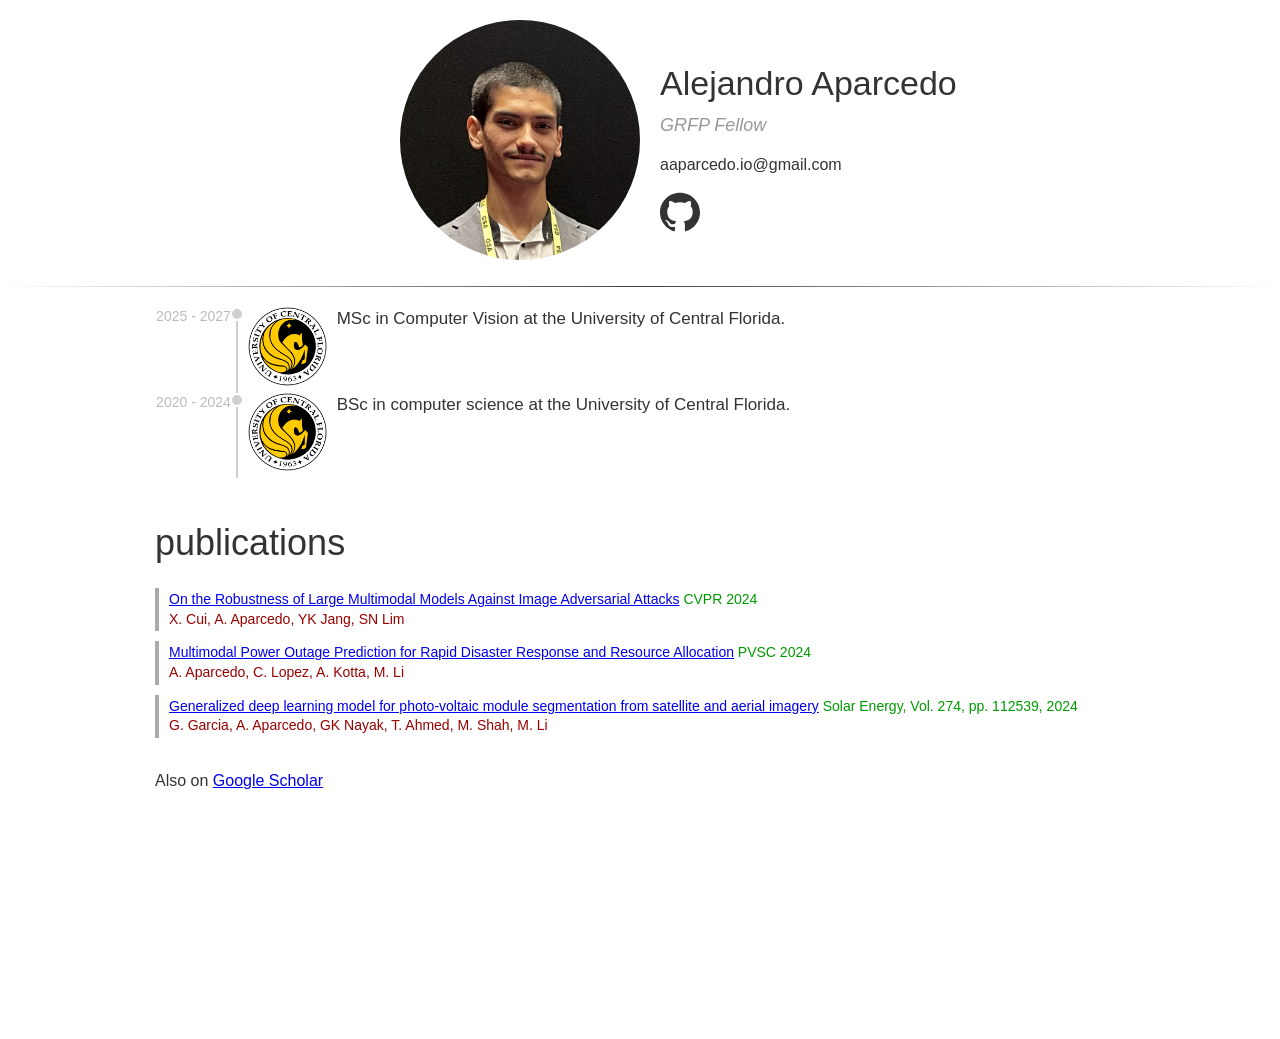
==== index.html @ 03b131a4 "update ms school" ====
<!doctype html>
<html lang="en">
  <head>
    <meta charset="utf-8">
    <meta name="viewport" content="width=device-width, initial-scale=1, shrink-to-fit=no">
    <title>Alejandro Aparcedo</title>
    <link rel="stylesheet" type="text/css" href="style.css">
  </head>
  <body>

    <div id="dhead" class="container">
      <div class="row">
        <div id="dpic">
          <img src="assets/hshot.png" class="ppic" />
        </div>
        <div id="ddesc">
          <h1>Alejandro Aparcedo</h1>
          <h2>GRFP Fellow</h2>
          <p>aaparcedo.io@gmail.com</p>
          <div id="dico">
            <a href="https://github.com/aaparcedo"><img src="assets/cgithub.svg" class="iico"/></a>
          </div>
        </div>
      </div>
    </div>

    <hr>

    <div id="history" class="container">

      <div class="entry row">
        <div class="timespan">
          2025 - 2027
        </div>
        <div class="ico">
          <div class="entry-dot"></div>
          <img src="assets/ucf_logo.png" style="max-width: 96px;"/>
        </div>
        <div class="desc">
          MSc in Computer Vision at the University of Central Florida.
        </div>
      </div>

      <div class="entry row">
        <div class="timespan">
          2020 - 2024
        </div>
        <div class="ico">
          <div class="entry-dot"></div>
          <img src="assets/ucf_logo.png" style="max-width: 96px;"/>
        </div>
        <div class="desc">
          BSc in computer science at the University of Central Florida.
        </div>
      </div>

    </div>

    <div class="container">
      <div class="ctitle">publications</div>

      <div class="pub">
        <div class="pub-title"><a href="https://openaccess.thecvf.com/content/CVPR2024/papers/Cui_On_the_Robustness_of_Large_Multimodal_Models_Against_Image_Adversarial_CVPR_2024_paper.pdf">On the Robustness of Large Multimodal Models Against Image Adversarial Attacks</a></div>
        <div class="pub-venue">CVPR 2024</div>
        <div class="pub-authors">X. Cui, A. Aparcedo, YK Jang, SN Lim</div>
      </div>

      <div class="pub">
        <div class="pub-title"><a href="https://arxiv.org/abs/2410.00017">Multimodal Power Outage Prediction for Rapid Disaster Response and Resource Allocation</a></div>
        <div class="pub-venue">PVSC 2024</div>
        <div class="pub-authors">A. Aparcedo, C. Lopez, A. Kotta, M. Li</div>
      </div>

      <div class="pub">
        <div class="pub-title"><a href="https://www.sciencedirect.com/science/article/abs/pii/S0038092X24002330">Generalized deep learning model for photo-voltaic module segmentation from satellite and aerial imagery</a></div>
        <div class="pub-venue">Solar Energy, Vol. 274, pp. 112539, 2024</div>
        <div class="pub-authors">G. Garcia, A. Aparcedo, GK Nayak, T. Ahmed, M. Shah, M. Li</div>
      </div>

      <div>
        <br>
        Also on <a href="https://scholar.google.com/citations?user=Vf-MwHEAAAAJ&hl=en">Google Scholar</a>
      </div>
    </div>

    <br><br><br><br><br><br><br><br><br><br><br>

  </body>
</html>
---- style.css ----
body {
    margin: 0;
    padding: 0;
    background-color: white;
    font-family: sans-serif;
    font-size: 16px;
    line-height: 1.4;
    color: #333;
}

/* Layout */
.container {
    margin-left: auto;
    margin-right: auto;
    padding-left: 15px;
    padding-right: 15px;
}
@media (min-width: 992px) {
    .container {
        width: 970px;
     }
}
.row {
    display: grid;
    grid-template-columns: repeat(12, 1fr);
}

/* Props */
#dhead {
    margin-top: 20px;
}
#dpic {
    grid-column: span 6;
    text-align: right;
}
#ddesc {
    padding-top: 40px;
    padding-left: 20px;
    grid-column: span 6;
}
@media (max-width: 991px) {
    #dpic {
      grid-column: span 12;
      text-align: center;
    }
    #ddesc {
      grid-column: span 12;
      padding-top: 20px;
      text-align: center;
    }
}
h1 {
    font-size: 34px;
    font-weight: normal;
    padding: 0;
    margin: 0;
}
h2 {
    font-weight: normal;
    font-style: italic;
    color: #999;
    font-size: 18px;
    padding: 0;
    margin: 5px 0 10px 0;
}
@media (min-width: 992px) {
    h2 {
        max-width: 300px;
    }
}
#dpic img {
    width: 240px;
    height: 240px;
    border-radius: 120px;
}
.iico {
    width: 40px;
    height: 40px;
}
#demail {
    margin-top: 10px;
    color: #555;
    opacity: 0;
    transition: opacity 0.7s;
}
hr {
    height: 1px;
    background-image: -webkit-linear-gradient(left, rgba(0,0,0,0), rgba(0,0,0,0.75), rgba(0,0,0,0));
    background-image:    -moz-linear-gradient(left, rgba(0,0,0,0), rgba(0,0,0,0.75), rgba(0,0,0,0));
    background-image:     -ms-linear-gradient(left, rgba(0,0,0,0), rgba(0,0,0,0.75), rgba(0,0,0,0));
    background-image:      -o-linear-gradient(left, rgba(0,0,0,0), rgba(0,0,0,0.75), rgba(0,0,0,0));
    padding: 0;
    margin: 20px 0px 20px 0px;
    border: 0;
}
.ico {
    grid-column: span 1;
    vertical-align: top;
    border-left: 2px solid #cfcfcf;
    position: relative;
}
.ico img {
    border-radius: 5px;
    width: 100%;
    max-width: 80px;
    margin-left: 10px;
}
.desc {
    grid-column: span 10;
    vertical-align: top;
    font-size: 17px;
    padding-left: 20px;
    padding-bottom: 20px;
}
.entry {
}
.entry-dot {
    position: absolute;
    top: 0px;
    left: -8px;
    width: 10px;
    height: 10px;
    border-radius: 7px;
    background-color: #cfcfcf;
    border: 2px solid white;
}
.timespan {
    grid-column: span 1;
    font-size: 14px;
    text-align: right;
    padding-right: 5px;
    color: #bbb;
}
.hassets {
    position: relative;
}
@media (max-width: 991px) {
    .hassets {
        display: none;
    }
}
.hasset {
    position: absolute;
    margin: 0;
    padding: 0;
}
.ctitle {
    font-size: 36px;
    margin-bottom: 20px;
    margin-top: 40px;
}
#featured-talks .row {
    grid-column-gap: 10px;
    grid-row-gap: 10px;
    padding-bottom: 30px;
}
.card {
    grid-column: span 3;
    vertical-align: top;
    background-color: #eee;
    border: 1px solid #ddd;
    border-radius: 3px;
    padding: 5px;
    background-color: white;
    padding-bottom: 10px;
}
@media (max-width: 991px) {
    .card {
        grid-column: span 6;
    }
    #featured-talks .row {
        grid-column-gap: 5px;
        grid-row-gap: 5px;
    }
}
.card img {
    border-radius: 5px;
    width: 100%;
}
.cdesc {
    height: 30px;
    vertical-align: top;
    margin-bottom: 10px;
    font-size: 15px;
}
@media (max-width: 768px) {
    .cdesc {
        font-size: 14px;
        padding-bottom: 10px;
    }
}
#pet-projects .row {
    grid-column-gap: 10px;
    grid-row-gap: 10px;
}
.project {
    margin-bottom: 10px;
    padding-bottom: 10px;
    border-bottom: 1px solid #eee;
}
.pico {
    float: left;
    margin-right: 10px;
}
.pdesc {
}
.pend {
    clear: both;
}
.pico img {
    height: 80px;
    border-radius: 5px;
    border: 1px solid #999;
}
.pub {
    font-size: 14px;
    border-left: 4px solid #aaa;
    padding: 2px 0px 2px 10px;
    margin-bottom: 10px;
}
.pub-title {
    display: inline;
    color: #333;
}
.pub-venue {
    display: inline;
    color: #090;
}
.pub-authors {
    display: block;
    color: #900;
}
.tul {
    text-align: center;
    padding: 0;
}
.til {
    display: inline-block;
    padding: 3px 15px 3px 15px;
    margin-bottom: 5px;
}
.tilb {
    border-right: 1px solid #ccc;
}
.nodot {
    list-style-type: none;
    padding-left: 0;
}
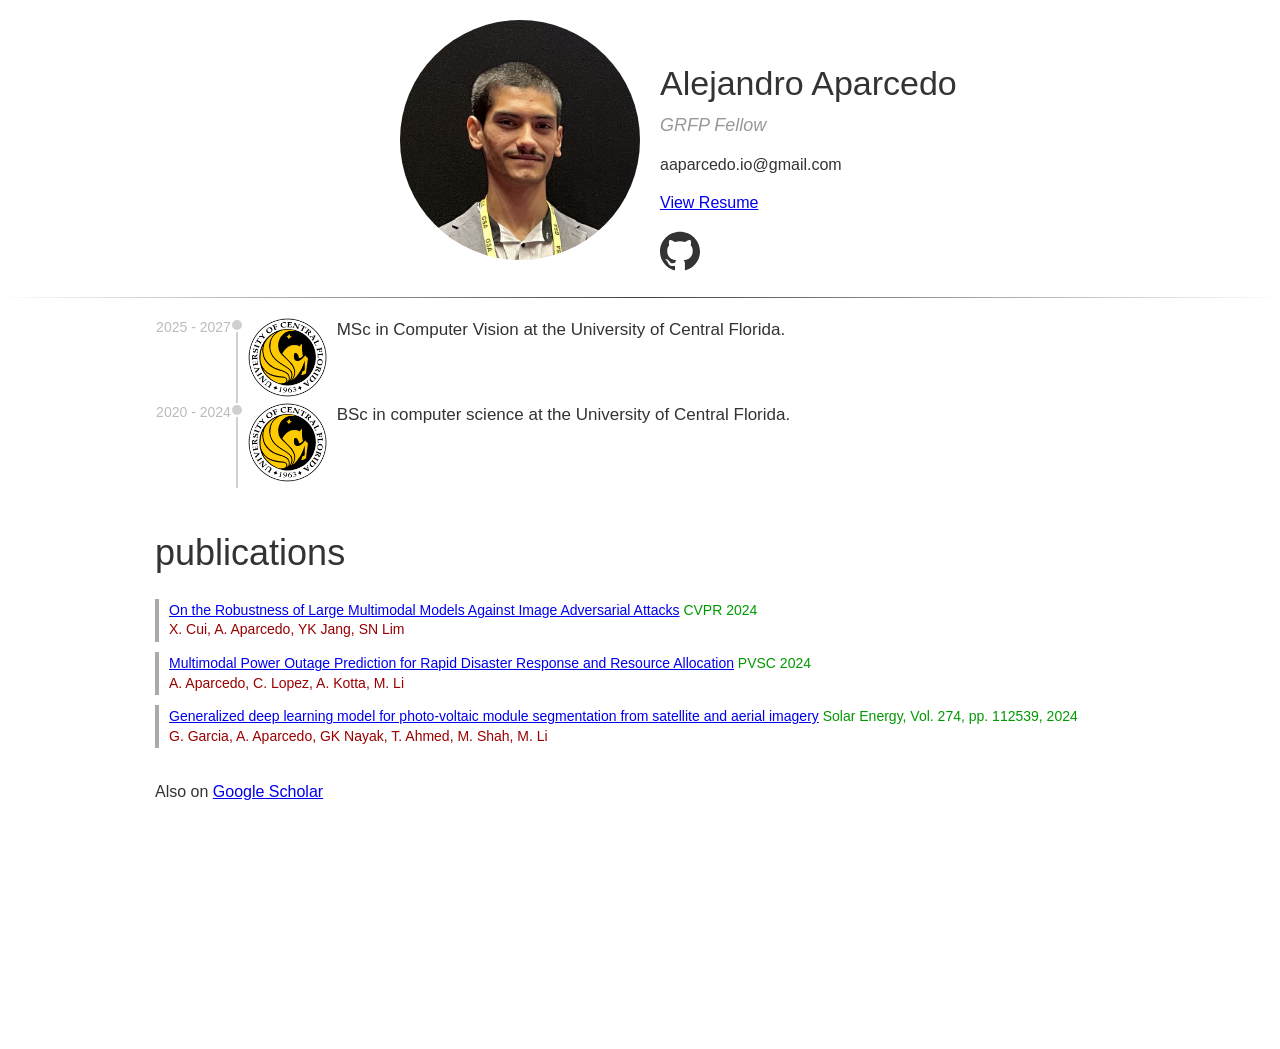
==== commit 742e7e46: "add resume link" ====
--- a/index.html
+++ b/index.html
@@ -17,6 +17,8 @@
           <h1>Alejandro Aparcedo</h1>
           <h2>GRFP Fellow</h2>
           <p>aaparcedo.io@gmail.com</p>
+
+          <p><a href="/resume">View Resume</a></p>
           <div id="dico">
             <a href="https://github.com/aaparcedo"><img src="assets/cgithub.svg" class="iico"/></a>
           </div>
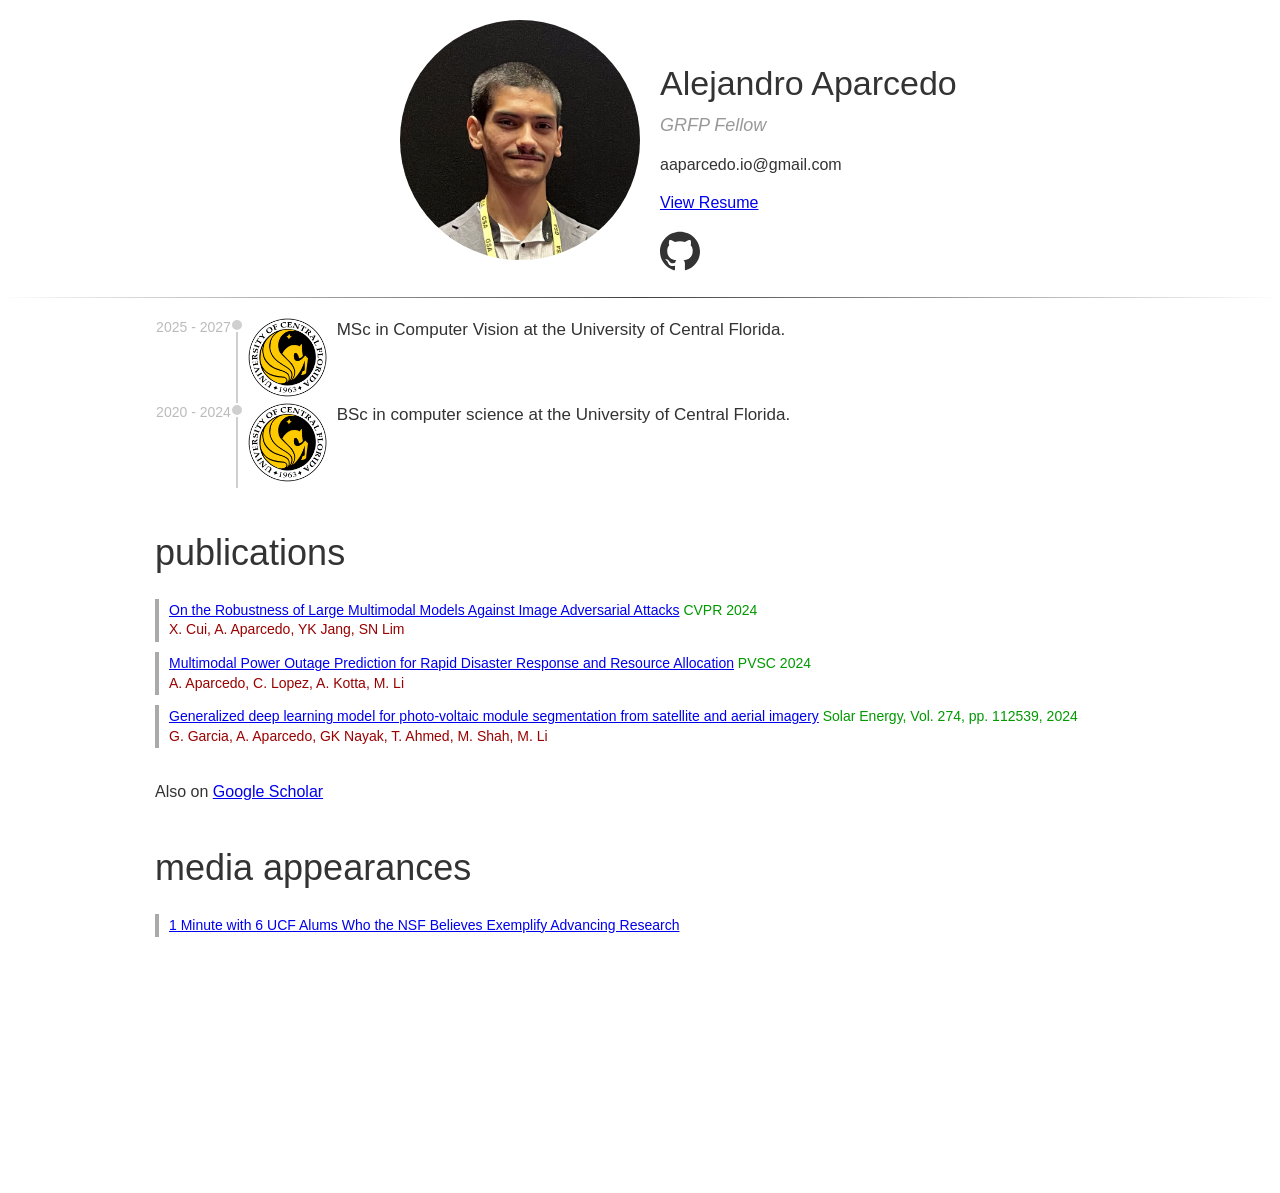
==== commit a3f855f8: "add ucftoday appearance" ====
--- a/index.html
+++ b/index.html
@@ -18,7 +18,7 @@
           <h2>GRFP Fellow</h2>
           <p>aaparcedo.io@gmail.com</p>
 
-          <p><a href="/resume">View Resume</a></p>
+          <p><a href="/resume.pdf">View Resume</a></p>
           <div id="dico">
             <a href="https://github.com/aaparcedo"><img src="assets/cgithub.svg" class="iico"/></a>
           </div>
@@ -85,6 +85,14 @@
       </div>
     </div>
 
+    <div class="container">
+      <div class="ctitle">media appearances</div>
+
+      <div class="pub">
+        <div class="pub-title"><a href="https://www.ucf.edu/news/1-minute-with-6-ucf-alums-who-the-nsf-believes-exemplify-advancing-research/?utm_source=gmucf&utm_medium=email&utm_campaign=news_announcement_email&utm_content=2025-11-10">1 Minute with 6 UCF Alums Who the NSF Believes Exemplify Advancing Research</a></div>
+      </div>
+    </div>
+
     <br><br><br><br><br><br><br><br><br><br><br>
 
   </body>
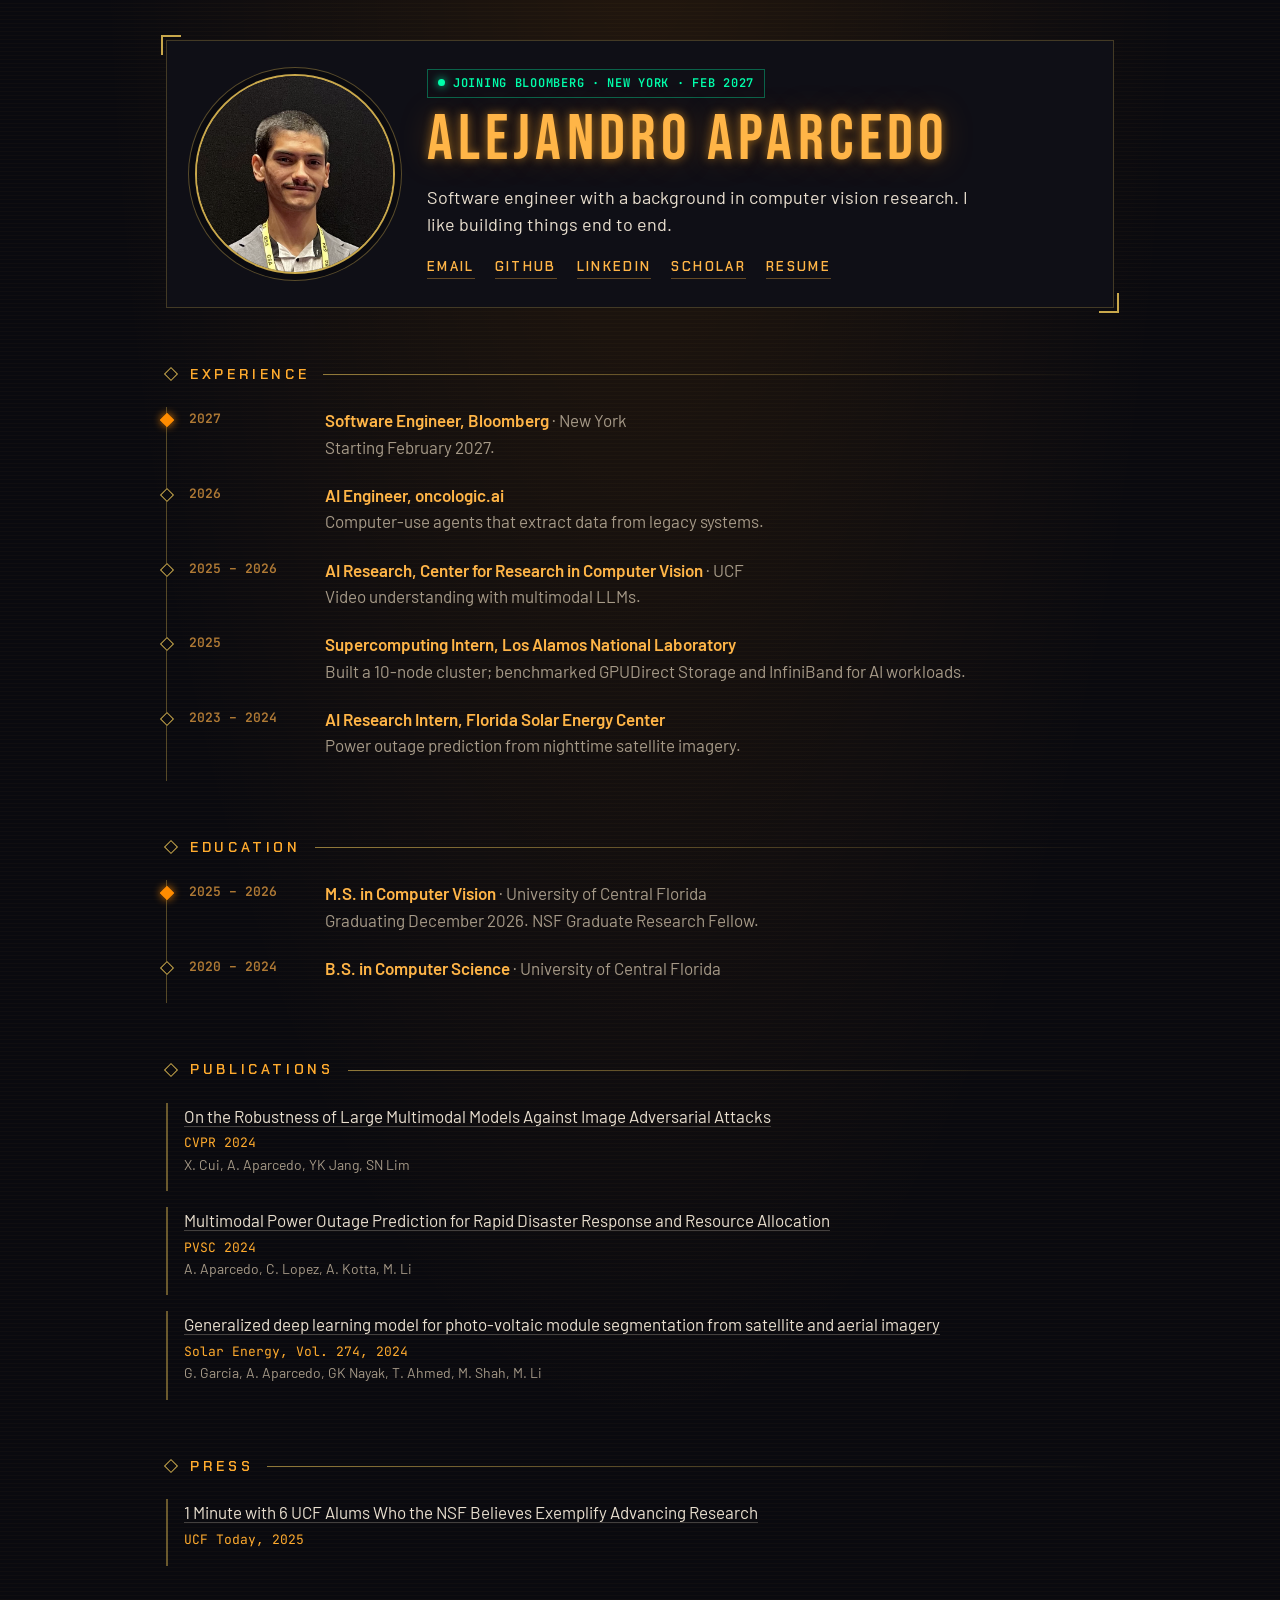
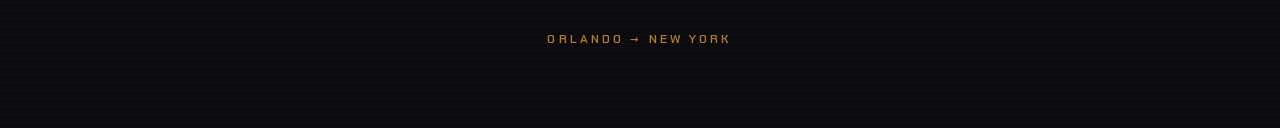
==== commit 7dffa001: "Redesign in Command Deco and bring the content up to date Dark field, amber headings and gold struct" ====
--- a/index.html
+++ b/index.html
@@ -2,98 +2,107 @@
 <html lang="en">
   <head>
     <meta charset="utf-8">
-    <meta name="viewport" content="width=device-width, initial-scale=1, shrink-to-fit=no">
+    <meta name="viewport" content="width=device-width, initial-scale=1">
     <title>Alejandro Aparcedo</title>
-    <link rel="stylesheet" type="text/css" href="style.css">
+    <meta name="description" content="Alejandro Aparcedo: software engineer joining Bloomberg in New York, M.S. in Computer Vision at UCF.">
+    <link rel="preconnect" href="https://fonts.googleapis.com">
+    <link rel="preconnect" href="https://fonts.gstatic.com" crossorigin>
+    <link href="https://fonts.googleapis.com/css2?family=Bebas+Neue&family=Chakra+Petch:wght@600&family=JetBrains+Mono:wght@500;600&family=Barlow:wght@400;500;600&display=swap" rel="stylesheet">
+    <link rel="stylesheet" href="style.css">
   </head>
   <body>
+    <main>
 
-    <div id="dhead" class="container">
-      <div class="row">
-        <div id="dpic">
-          <img src="assets/hshot.png" class="ppic" />
+      <header class="hero panel">
+        <img src="assets/hshot.png" class="portrait" alt="Alejandro Aparcedo">
+        <div>
+          <div class="chips">
+            <span class="chip"><i class="dot"></i>Joining Bloomberg · New York · Feb 2027</span>
+          </div>
+          <h1>Alejandro Aparcedo</h1>
+          <p class="lede">Software engineer with a background in computer vision research. I like building things end to end.</p>
+          <nav class="links">
+            <a href="mailto:aaparcedo.io@gmail.com">Email</a>
+            <a href="https://github.com/aaparcedo">GitHub</a>
+            <a href="https://www.linkedin.com/in/alejandro-aparcedo">LinkedIn</a>
+            <a href="https://scholar.google.com/citations?user=Vf-MwHEAAAAJ&hl=en">Scholar</a>
+            <a href="/resume.pdf">Resume</a>
+          </nav>
         </div>
-        <div id="ddesc">
-          <h1>Alejandro Aparcedo</h1>
-          <h2>GRFP Fellow</h2>
-          <p>aaparcedo.io@gmail.com</p>
+      </header>
 
-          <p><a href="/resume.pdf">View Resume</a></p>
-          <div id="dico">
-            <a href="https://github.com/aaparcedo"><img src="assets/cgithub.svg" class="iico"/></a>
-          </div>
-        </div>
-      </div>
-    </div>
+      <section>
+        <h2><span>Experience</span></h2>
+        <ol class="timeline">
+          <li>
+            <time>2027</time>
+            <div><b>Software Engineer, Bloomberg</b> · New York<br>Starting February 2027.</div>
+          </li>
+          <li>
+            <time>2026</time>
+            <div><b>AI Engineer, oncologic.ai</b><br>Computer-use agents that extract data from legacy systems.</div>
+          </li>
+          <li>
+            <time>2025 – 2026</time>
+            <div><b>AI Research, Center for Research in Computer Vision</b> · UCF<br>Video understanding with multimodal LLMs.</div>
+          </li>
+          <li>
+            <time>2025</time>
+            <div><b>Supercomputing Intern, Los Alamos National Laboratory</b><br>Built a 10-node cluster; benchmarked GPUDirect Storage and InfiniBand for AI workloads.</div>
+          </li>
+          <li>
+            <time>2023 – 2024</time>
+            <div><b>AI Research Intern, Florida Solar Energy Center</b><br>Power outage prediction from nighttime satellite imagery.</div>
+          </li>
+        </ol>
+      </section>
 
-    <hr>
+      <section>
+        <h2><span>Education</span></h2>
+        <ol class="timeline">
+          <li>
+            <time>2025 – 2026</time>
+            <div><b>M.S. in Computer Vision</b> · University of Central Florida<br>Graduating December 2026. NSF Graduate Research Fellow.</div>
+          </li>
+          <li>
+            <time>2020 – 2024</time>
+            <div><b>B.S. in Computer Science</b> · University of Central Florida</div>
+          </li>
+        </ol>
+      </section>
 
-    <div id="history" class="container">
+      <section>
+        <h2><span>Publications</span></h2>
+        <ul class="record">
+          <li>
+            <a href="https://openaccess.thecvf.com/content/CVPR2024/papers/Cui_On_the_Robustness_of_Large_Multimodal_Models_Against_Image_Adversarial_CVPR_2024_paper.pdf">On the Robustness of Large Multimodal Models Against Image Adversarial Attacks</a>
+            <span class="venue">CVPR 2024</span>
+            <span class="authors">X. Cui, A. Aparcedo, YK Jang, SN Lim</span>
+          </li>
+          <li>
+            <a href="https://arxiv.org/abs/2410.00017">Multimodal Power Outage Prediction for Rapid Disaster Response and Resource Allocation</a>
+            <span class="venue">PVSC 2024</span>
+            <span class="authors">A. Aparcedo, C. Lopez, A. Kotta, M. Li</span>
+          </li>
+          <li>
+            <a href="https://www.sciencedirect.com/science/article/abs/pii/S0038092X24002330">Generalized deep learning model for photo-voltaic module segmentation from satellite and aerial imagery</a>
+            <span class="venue">Solar Energy, Vol. 274, 2024</span>
+            <span class="authors">G. Garcia, A. Aparcedo, GK Nayak, T. Ahmed, M. Shah, M. Li</span>
+          </li>
+        </ul>
+      </section>
 
-      <div class="entry row">
-        <div class="timespan">
-          2025 - 2027
-        </div>
-        <div class="ico">
-          <div class="entry-dot"></div>
-          <img src="assets/ucf_logo.png" style="max-width: 96px;"/>
-        </div>
-        <div class="desc">
-          MSc in Computer Vision at the University of Central Florida.
-        </div>
-      </div>
+      <section>
+        <h2><span>Press</span></h2>
+        <ul class="record">
+          <li>
+            <a href="https://www.ucf.edu/news/1-minute-with-6-ucf-alums-who-the-nsf-believes-exemplify-advancing-research/">1 Minute with 6 UCF Alums Who the NSF Believes Exemplify Advancing Research</a>
+            <span class="venue">UCF Today, 2025</span>
+          </li>
+        </ul>
+      </section>
 
-      <div class="entry row">
-        <div class="timespan">
-          2020 - 2024
-        </div>
-        <div class="ico">
-          <div class="entry-dot"></div>
-          <img src="assets/ucf_logo.png" style="max-width: 96px;"/>
-        </div>
-        <div class="desc">
-          BSc in computer science at the University of Central Florida.
-        </div>
-      </div>
-
-    </div>
-
-    <div class="container">
-      <div class="ctitle">publications</div>
-
-      <div class="pub">
-        <div class="pub-title"><a href="https://openaccess.thecvf.com/content/CVPR2024/papers/Cui_On_the_Robustness_of_Large_Multimodal_Models_Against_Image_Adversarial_CVPR_2024_paper.pdf">On the Robustness of Large Multimodal Models Against Image Adversarial Attacks</a></div>
-        <div class="pub-venue">CVPR 2024</div>
-        <div class="pub-authors">X. Cui, A. Aparcedo, YK Jang, SN Lim</div>
-      </div>
-
-      <div class="pub">
-        <div class="pub-title"><a href="https://arxiv.org/abs/2410.00017">Multimodal Power Outage Prediction for Rapid Disaster Response and Resource Allocation</a></div>
-        <div class="pub-venue">PVSC 2024</div>
-        <div class="pub-authors">A. Aparcedo, C. Lopez, A. Kotta, M. Li</div>
-      </div>
-
-      <div class="pub">
-        <div class="pub-title"><a href="https://www.sciencedirect.com/science/article/abs/pii/S0038092X24002330">Generalized deep learning model for photo-voltaic module segmentation from satellite and aerial imagery</a></div>
-        <div class="pub-venue">Solar Energy, Vol. 274, pp. 112539, 2024</div>
-        <div class="pub-authors">G. Garcia, A. Aparcedo, GK Nayak, T. Ahmed, M. Shah, M. Li</div>
-      </div>
-
-      <div>
-        <br>
-        Also on <a href="https://scholar.google.com/citations?user=Vf-MwHEAAAAJ&hl=en">Google Scholar</a>
-      </div>
-    </div>
-
-    <div class="container">
-      <div class="ctitle">media appearances</div>
-
-      <div class="pub">
-        <div class="pub-title"><a href="https://www.ucf.edu/news/1-minute-with-6-ucf-alums-who-the-nsf-believes-exemplify-advancing-research/?utm_source=gmucf&utm_medium=email&utm_campaign=news_announcement_email&utm_content=2025-11-10">1 Minute with 6 UCF Alums Who the NSF Believes Exemplify Advancing Research</a></div>
-      </div>
-    </div>
-
-    <br><br><br><br><br><br><br><br><br><br><br>
-
+      <footer>Orlando → New York</footer>
+    </main>
   </body>
 </html>
--- a/style.css
+++ b/style.css
@@ -1,248 +1,190 @@
+/* Command Deco, softened for reading: amber headings and gold structure,
+   warm off-white body text. */
+:root {
+    --field: #0A0A0F;
+    --surface: #0F0F16;
+    --phosphor: #FFB547;
+    --accent: #FFAB2E;
+    --logged: #FF8C00;
+    --confirm: #00FFAB;
+    --gold: #C9A84C;
+    --muted: #B07A35;
+    --text: #E9DFCF;
+    --text-dim: #A69A88;
+}
+
+* { box-sizing: border-box; }
+
 body {
     margin: 0;
-    padding: 0;
-    background-color: white;
-    font-family: sans-serif;
-    font-size: 16px;
-    line-height: 1.4;
-    color: #333;
+    background:
+        repeating-linear-gradient(0deg, rgba(255, 181, 71, .025) 0 1px, transparent 1px 4px),
+        radial-gradient(ellipse at 50% -10%, rgba(255, 140, 0, .10), transparent 60%),
+        var(--field);
+    color: var(--text);
+    font-family: 'Barlow', system-ui, sans-serif;
+    font-size: 17px;
+    line-height: 1.55;
 }
 
-/* Layout */
-.container {
-    margin-left: auto;
-    margin-right: auto;
-    padding-left: 15px;
-    padding-right: 15px;
-}
-@media (min-width: 992px) {
-    .container {
-        width: 970px;
-     }
-}
-.row {
-    display: grid;
-    grid-template-columns: repeat(12, 1fr);
+main {
+    max-width: 980px;
+    margin: 0 auto;
+    padding: 40px 16px 80px;
 }
 
-/* Props */
-#dhead {
-    margin-top: 20px;
+a { color: var(--phosphor); text-decoration: none; border-bottom: 1px solid rgba(255, 181, 71, .35); }
+a:hover { border-bottom-color: var(--phosphor); }
+
+/* Panels with Deco corner brackets */
+.panel {
+    position: relative;
+    background: var(--surface);
+    border: 1px solid rgba(201, 168, 76, .28);
+    padding: 28px;
 }
-#dpic {
-    grid-column: span 6;
-    text-align: right;
+.panel::before, .panel::after {
+    content: "";
+    position: absolute;
+    width: 18px;
+    height: 18px;
+    border: 2px solid var(--gold);
 }
-#ddesc {
-    padding-top: 40px;
-    padding-left: 20px;
-    grid-column: span 6;
+.panel::before { top: -6px; left: -6px; border-right: 0; border-bottom: 0; }
+.panel::after { bottom: -6px; right: -6px; border-left: 0; border-top: 0; }
+
+/* Hero */
+.hero {
+    display: grid;
+    grid-template-columns: 200px 1fr;
+    gap: 32px;
+    align-items: center;
 }
-@media (max-width: 991px) {
-    #dpic {
-      grid-column: span 12;
-      text-align: center;
-    }
-    #ddesc {
-      grid-column: span 12;
-      padding-top: 20px;
-      text-align: center;
-    }
+.portrait {
+    width: 200px;
+    height: 200px;
+    border-radius: 50%;
+    object-fit: cover;
+    border: 2px solid var(--gold);
+    box-shadow: 0 0 0 6px var(--field), 0 0 0 7px rgba(201, 168, 76, .4);
 }
 h1 {
-    font-size: 34px;
-    font-weight: normal;
-    padding: 0;
-    margin: 0;
+    font-family: 'Bebas Neue', sans-serif;
+    font-weight: 400;
+    font-size: 64px;
+    line-height: 1;
+    letter-spacing: .08em;
+    color: var(--phosphor);
+    text-shadow: 0 0 10px rgba(255, 171, 46, .55), 0 0 32px rgba(255, 140, 0, .25);
+    margin: 10px 0 12px;
 }
+.lede { margin: 0 0 18px; max-width: 560px; color: var(--text); font-size: 18px; }
+.chips { display: flex; flex-wrap: wrap; gap: 8px; }
+.chip {
+    font-family: 'JetBrains Mono', monospace;
+    font-size: 12px;
+    font-weight: 600;
+    letter-spacing: .06em;
+    text-transform: uppercase;
+    color: var(--confirm);
+    border: 1px solid rgba(0, 255, 171, .35);
+    padding: 4px 10px;
+}
+.dot {
+    display: inline-block;
+    width: 7px;
+    height: 7px;
+    margin-right: 8px;
+    border-radius: 50%;
+    background: var(--confirm);
+    box-shadow: 0 0 8px var(--confirm);
+    vertical-align: 1px;
+}
+.links { display: flex; flex-wrap: wrap; gap: 6px 20px; }
+.links a {
+    font-family: 'Chakra Petch', sans-serif;
+    font-weight: 600;
+    font-size: 13px;
+    letter-spacing: .18em;
+    text-transform: uppercase;
+}
+
+/* Section titles: tactical label with a gold rule */
+section { margin-top: 56px; }
 h2 {
-    font-weight: normal;
-    font-style: italic;
-    color: #999;
-    font-size: 18px;
-    padding: 0;
-    margin: 5px 0 10px 0;
+    display: flex;
+    align-items: center;
+    gap: 14px;
+    margin: 0 0 22px;
+    font-family: 'Chakra Petch', sans-serif;
+    font-weight: 600;
+    font-size: 14px;
+    letter-spacing: .26em;
+    text-transform: uppercase;
+    color: var(--accent);
 }
-@media (min-width: 992px) {
-    h2 {
-        max-width: 300px;
-    }
+h2::before { content: ""; width: 8px; height: 8px; transform: rotate(45deg); border: 1px solid var(--gold); }
+h2::after { content: ""; flex: 1; height: 1px; background: linear-gradient(90deg, var(--gold), transparent); opacity: .7; }
+
+/* Timeline */
+.timeline { list-style: none; margin: 0; padding: 0; border-left: 1px solid rgba(201, 168, 76, .4); }
+.timeline li {
+    position: relative;
+    display: grid;
+    grid-template-columns: 120px 1fr;
+    gap: 16px;
+    padding: 0 0 22px 22px;
 }
-#dpic img {
-    width: 240px;
-    height: 240px;
-    border-radius: 120px;
+.timeline li::before {
+    content: "";
+    position: absolute;
+    left: -5px;
+    top: 8px;
+    width: 8px;
+    height: 8px;
+    transform: rotate(45deg);
+    background: var(--field);
+    border: 1px solid var(--gold);
 }
-.iico {
-    width: 40px;
-    height: 40px;
+.timeline li:first-child::before { background: var(--logged); border-color: var(--logged); box-shadow: 0 0 8px var(--logged); }
+time {
+    font-family: 'JetBrains Mono', monospace;
+    font-size: 13px;
+    font-weight: 600;
+    color: var(--muted);
+    padding-top: 2px;
 }
-#demail {
-    margin-top: 10px;
-    color: #555;
-    opacity: 0;
-    transition: opacity 0.7s;
+.timeline b { color: var(--phosphor); font-weight: 600; }
+.timeline div { color: var(--text-dim); }
+
+/* Publications and press */
+.record { list-style: none; margin: 0; padding: 0; }
+.record li {
+    padding: 0 0 16px 16px;
+    margin-bottom: 16px;
+    border-left: 2px solid rgba(201, 168, 76, .5);
 }
-hr {
-    height: 1px;
-    background-image: -webkit-linear-gradient(left, rgba(0,0,0,0), rgba(0,0,0,0.75), rgba(0,0,0,0));
-    background-image:    -moz-linear-gradient(left, rgba(0,0,0,0), rgba(0,0,0,0.75), rgba(0,0,0,0));
-    background-image:     -ms-linear-gradient(left, rgba(0,0,0,0), rgba(0,0,0,0.75), rgba(0,0,0,0));
-    background-image:      -o-linear-gradient(left, rgba(0,0,0,0), rgba(0,0,0,0.75), rgba(0,0,0,0));
-    padding: 0;
-    margin: 20px 0px 20px 0px;
-    border: 0;
+.record a { color: var(--text); border-bottom-color: rgba(233, 223, 207, .25); }
+.record a:hover { color: var(--phosphor); border-bottom-color: var(--phosphor); }
+.venue { display: block; font-family: 'JetBrains Mono', monospace; font-size: 13px; color: var(--accent); margin-top: 4px; }
+.authors { display: block; font-size: 14px; color: var(--text-dim); }
+
+footer {
+    margin-top: 64px;
+    text-align: center;
+    font-family: 'Chakra Petch', sans-serif;
+    font-weight: 600;
+    font-size: 12px;
+    letter-spacing: .26em;
+    text-transform: uppercase;
+    color: var(--muted);
 }
-.ico {
-    grid-column: span 1;
-    vertical-align: top;
-    border-left: 2px solid #cfcfcf;
-    position: relative;
+
+@media (max-width: 760px) {
+    main { padding-top: 24px; }
+    .hero { grid-template-columns: 1fr; justify-items: center; text-align: center; gap: 20px; }
+    .portrait { width: 150px; height: 150px; }
+    h1 { font-size: 46px; }
+    .chips, .links { justify-content: center; }
+    .timeline li { grid-template-columns: 1fr; gap: 2px; }
 }
-.ico img {
-    border-radius: 5px;
-    width: 100%;
-    max-width: 80px;
-    margin-left: 10px;
-}
-.desc {
-    grid-column: span 10;
-    vertical-align: top;
-    font-size: 17px;
-    padding-left: 20px;
-    padding-bottom: 20px;
-}
-.entry {
-}
-.entry-dot {
-    position: absolute;
-    top: 0px;
-    left: -8px;
-    width: 10px;
-    height: 10px;
-    border-radius: 7px;
-    background-color: #cfcfcf;
-    border: 2px solid white;
-}
-.timespan {
-    grid-column: span 1;
-    font-size: 14px;
-    text-align: right;
-    padding-right: 5px;
-    color: #bbb;
-}
-.hassets {
-    position: relative;
-}
-@media (max-width: 991px) {
-    .hassets {
-        display: none;
-    }
-}
-.hasset {
-    position: absolute;
-    margin: 0;
-    padding: 0;
-}
-.ctitle {
-    font-size: 36px;
-    margin-bottom: 20px;
-    margin-top: 40px;
-}
-#featured-talks .row {
-    grid-column-gap: 10px;
-    grid-row-gap: 10px;
-    padding-bottom: 30px;
-}
-.card {
-    grid-column: span 3;
-    vertical-align: top;
-    background-color: #eee;
-    border: 1px solid #ddd;
-    border-radius: 3px;
-    padding: 5px;
-    background-color: white;
-    padding-bottom: 10px;
-}
-@media (max-width: 991px) {
-    .card {
-        grid-column: span 6;
-    }
-    #featured-talks .row {
-        grid-column-gap: 5px;
-        grid-row-gap: 5px;
-    }
-}
-.card img {
-    border-radius: 5px;
-    width: 100%;
-}
-.cdesc {
-    height: 30px;
-    vertical-align: top;
-    margin-bottom: 10px;
-    font-size: 15px;
-}
-@media (max-width: 768px) {
-    .cdesc {
-        font-size: 14px;
-        padding-bottom: 10px;
-    }
-}
-#pet-projects .row {
-    grid-column-gap: 10px;
-    grid-row-gap: 10px;
-}
-.project {
-    margin-bottom: 10px;
-    padding-bottom: 10px;
-    border-bottom: 1px solid #eee;
-}
-.pico {
-    float: left;
-    margin-right: 10px;
-}
-.pdesc {
-}
-.pend {
-    clear: both;
-}
-.pico img {
-    height: 80px;
-    border-radius: 5px;
-    border: 1px solid #999;
-}
-.pub {
-    font-size: 14px;
-    border-left: 4px solid #aaa;
-    padding: 2px 0px 2px 10px;
-    margin-bottom: 10px;
-}
-.pub-title {
-    display: inline;
-    color: #333;
-}
-.pub-venue {
-    display: inline;
-    color: #090;
-}
-.pub-authors {
-    display: block;
-    color: #900;
-}
-.tul {
-    text-align: center;
-    padding: 0;
-}
-.til {
-    display: inline-block;
-    padding: 3px 15px 3px 15px;
-    margin-bottom: 5px;
-}
-.tilb {
-    border-right: 1px solid #ccc;
-}
-.nodot {
-    list-style-type: none;
-    padding-left: 0;
-}
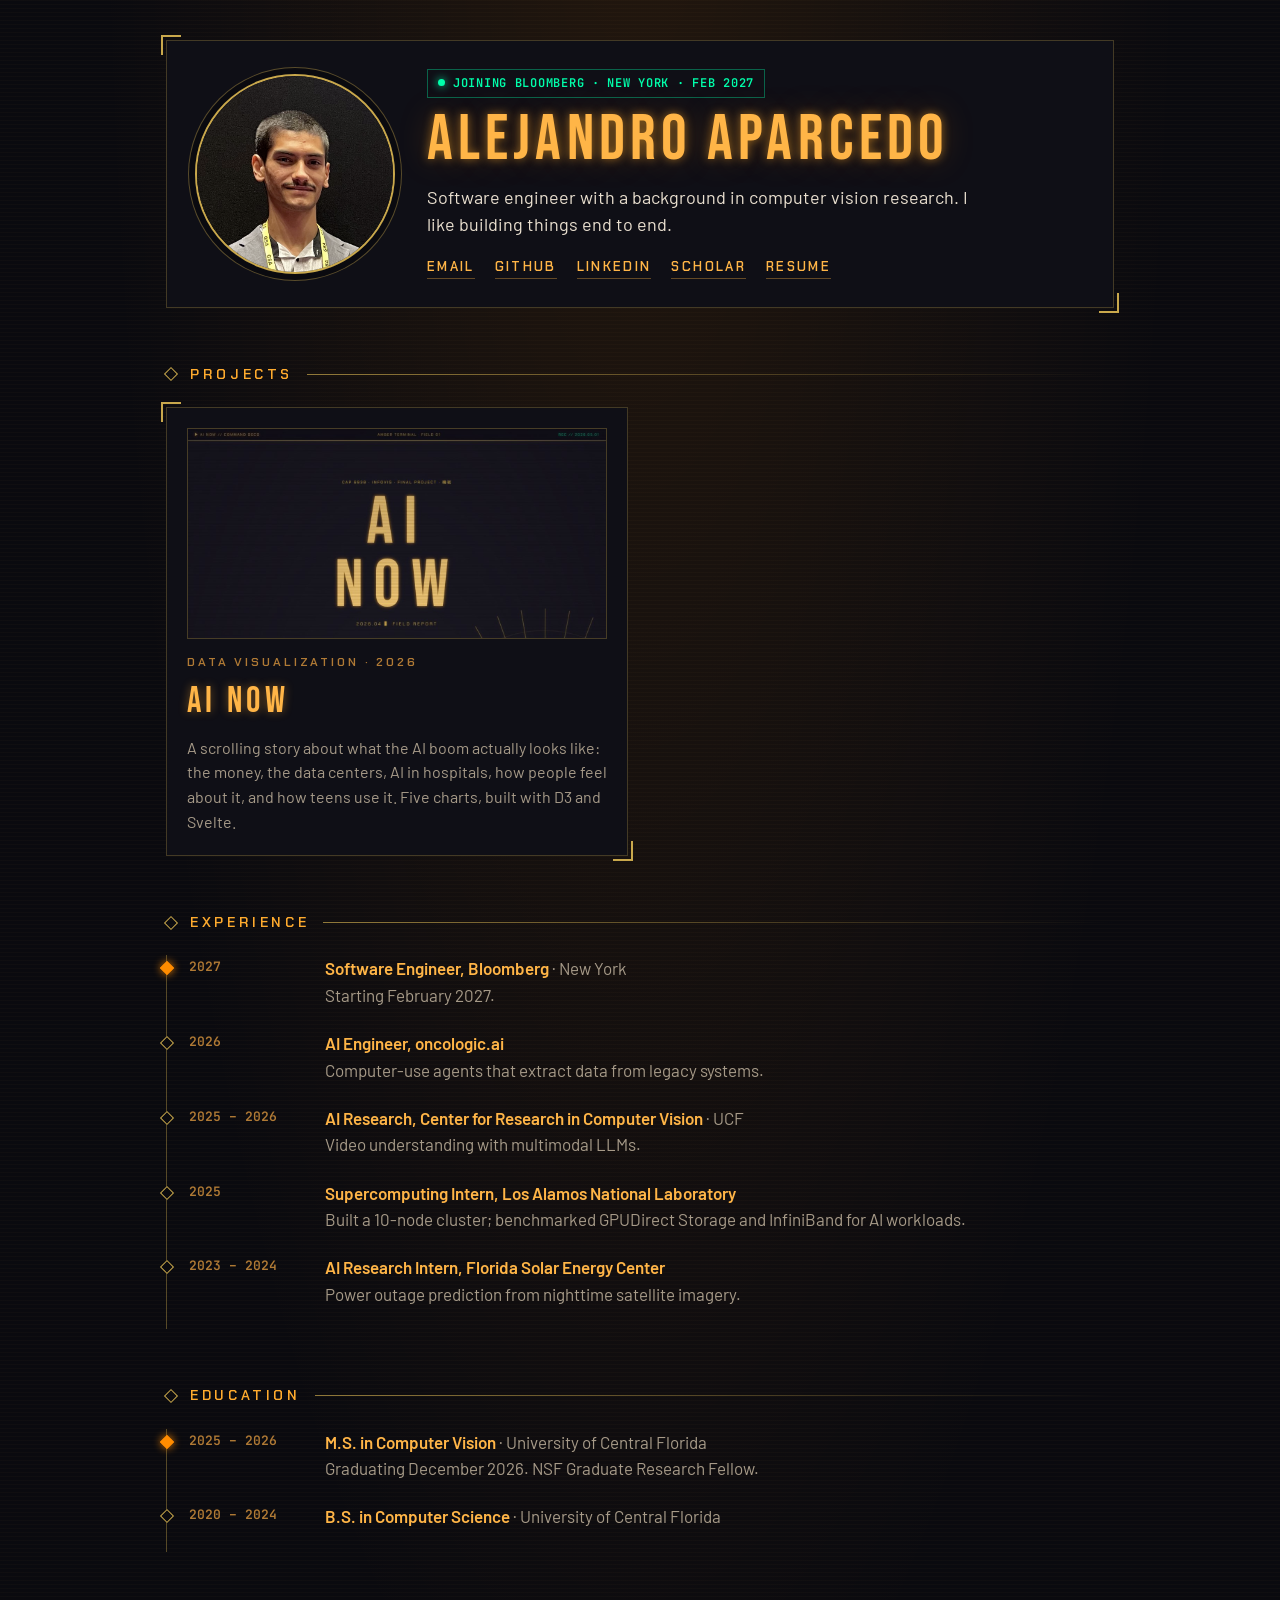
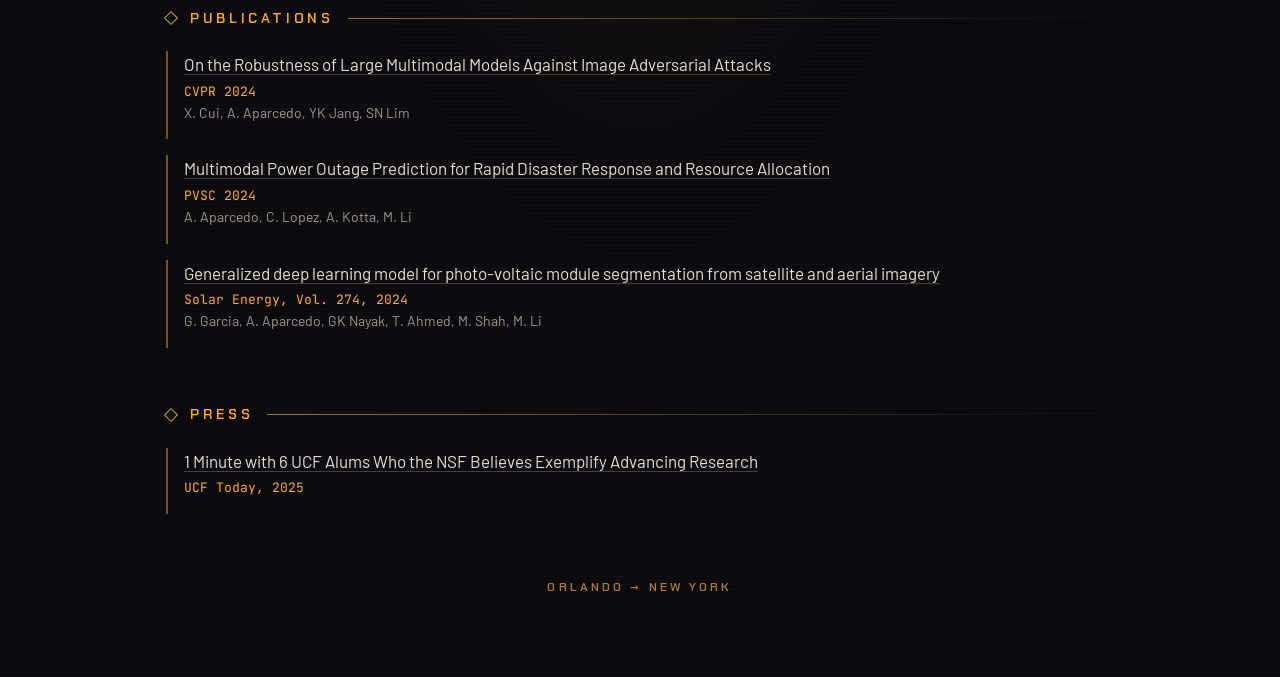
==== commit 99c57ad0: "Add a Projects section with AI Now as a subpage AI Now, the CAP 6938 scrollytelling visualization, b" ====
--- a/index.html
+++ b/index.html
@@ -30,6 +30,18 @@
           </nav>
         </div>
       </header>
+
+      <section>
+        <h2><span>Projects</span></h2>
+        <div class="cards">
+          <a class="card panel" href="/ai-now/">
+            <img src="assets/ai-now.jpg" alt="AI Now title screen">
+            <div class="label">Data visualization · 2026</div>
+            <h3>AI Now</h3>
+            <p>A scrolling story about what the AI boom actually looks like: the money, the data centers, AI in hospitals, how people feel about it, and how teens use it. Five charts, built with D3 and Svelte.</p>
+          </a>
+        </div>
+      </section>
 
       <section>
         <h2><span>Experience</span></h2>
--- a/style.css
+++ b/style.css
@@ -126,6 +126,30 @@
 h2::before { content: ""; width: 8px; height: 8px; transform: rotate(45deg); border: 1px solid var(--gold); }
 h2::after { content: ""; flex: 1; height: 1px; background: linear-gradient(90deg, var(--gold), transparent); opacity: .7; }
 
+/* Project cards */
+.cards { display: grid; grid-template-columns: repeat(2, 1fr); gap: 24px; }
+.card { display: block; padding: 20px; border-bottom: 1px solid rgba(201, 168, 76, .28); color: var(--text); }
+.card:hover { border-color: rgba(201, 168, 76, .7); }
+.card img { width: 100%; display: block; border: 1px solid rgba(201, 168, 76, .3); margin-bottom: 14px; }
+.card p { margin: 6px 0 0; color: var(--text-dim); font-size: 16px; }
+.label {
+    font-family: 'Chakra Petch', sans-serif;
+    font-weight: 600;
+    font-size: 12px;
+    letter-spacing: .24em;
+    text-transform: uppercase;
+    color: var(--muted);
+}
+h3 {
+    font-family: 'Bebas Neue', sans-serif;
+    font-weight: 400;
+    font-size: 36px;
+    letter-spacing: .12em;
+    color: var(--phosphor);
+    text-shadow: 0 0 10px rgba(255, 171, 46, .45);
+    margin: 2px 0 0;
+}
+
 /* Timeline */
 .timeline { list-style: none; margin: 0; padding: 0; border-left: 1px solid rgba(201, 168, 76, .4); }
 .timeline li {
@@ -187,4 +211,5 @@
     h1 { font-size: 46px; }
     .chips, .links { justify-content: center; }
     .timeline li { grid-template-columns: 1fr; gap: 2px; }
-}
+    .cards { grid-template-columns: 1fr; }
+}
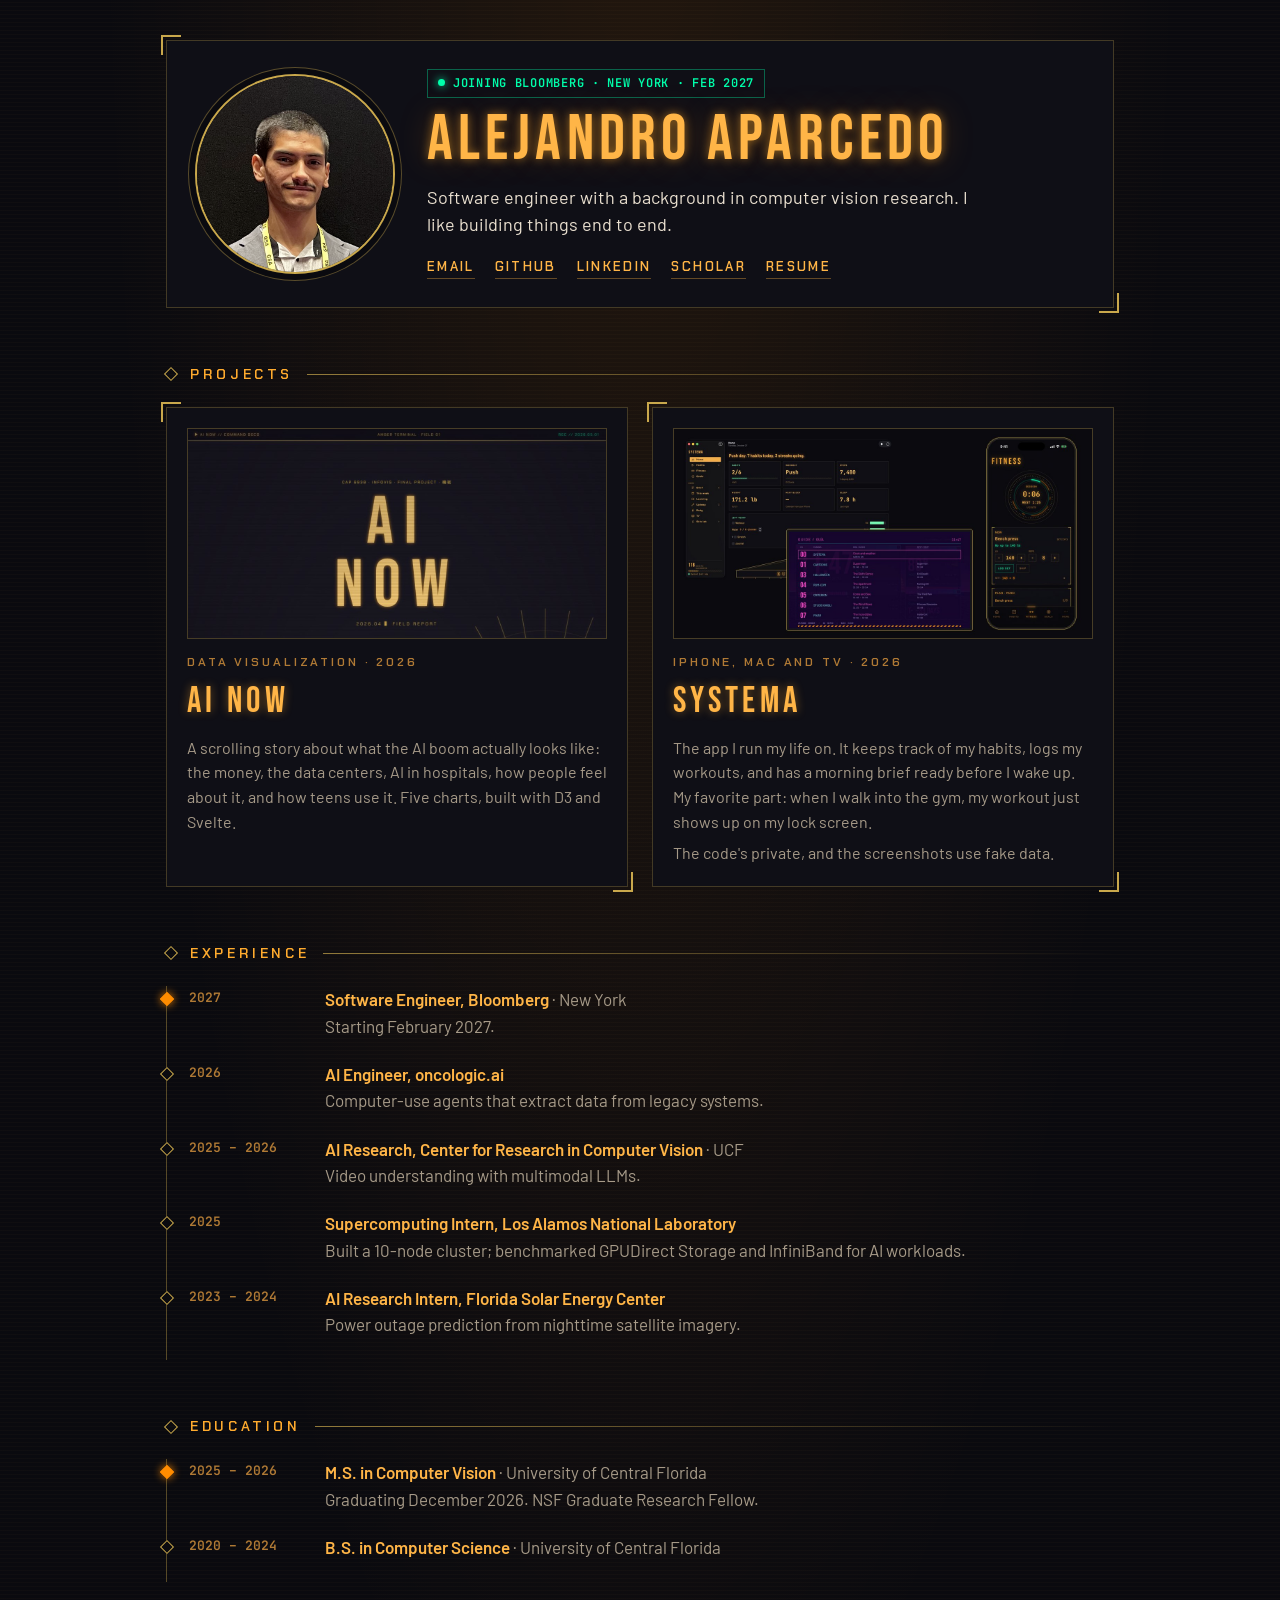
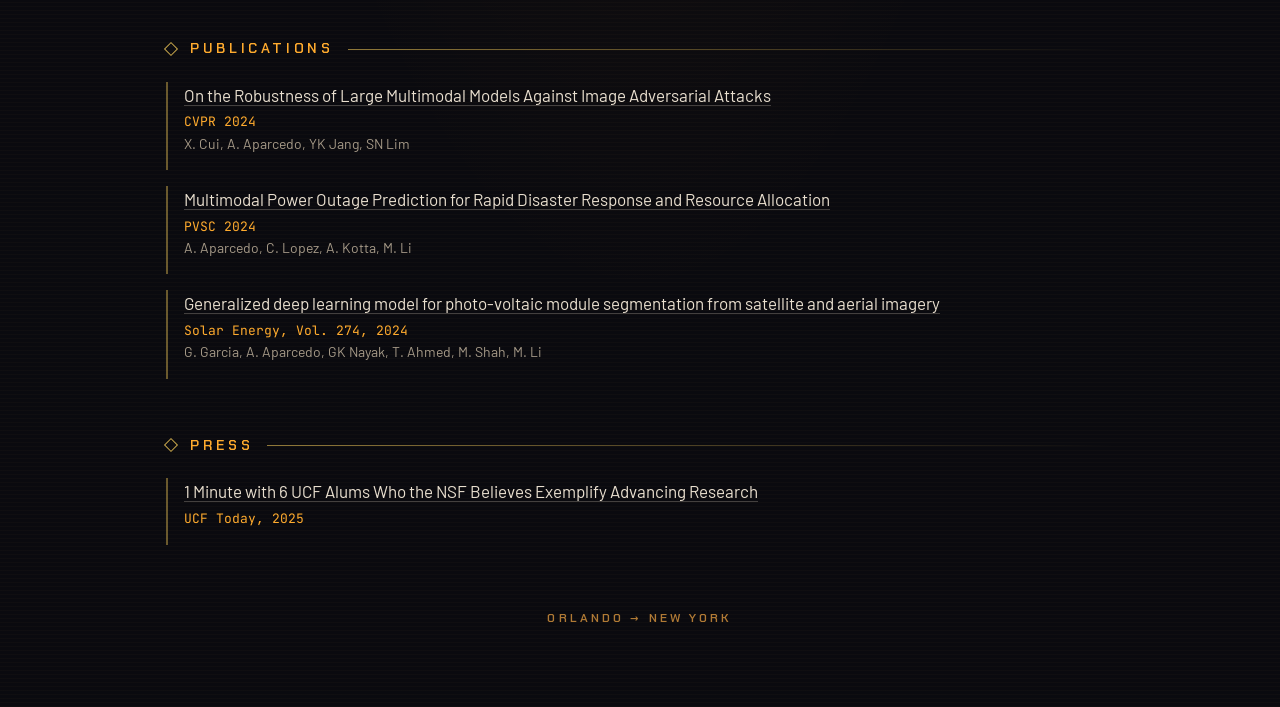
==== commit 68cbd0df: "Add Systema to Projects and update the resume Systema's card shows the iPhone, Mac and TV apps on ma" ====
--- a/index.html
+++ b/index.html
@@ -40,6 +40,13 @@
             <h3>AI Now</h3>
             <p>A scrolling story about what the AI boom actually looks like: the money, the data centers, AI in hospitals, how people feel about it, and how teens use it. Five charts, built with D3 and Svelte.</p>
           </a>
+          <div class="card panel">
+            <img src="assets/systema.jpg" alt="Systema on a Mac, a TV and an iPhone, showing made-up sample data">
+            <div class="label">iPhone, Mac and TV · 2026</div>
+            <h3>Systema</h3>
+            <p>The app I run my life on. It keeps track of my habits, logs my workouts, and has a morning brief ready before I wake up. My favorite part: when I walk into the gym, my workout just shows up on my lock screen.</p>
+            <p>The code's private, and the screenshots use fake data.</p>
+          </div>
         </div>
       </section>
 
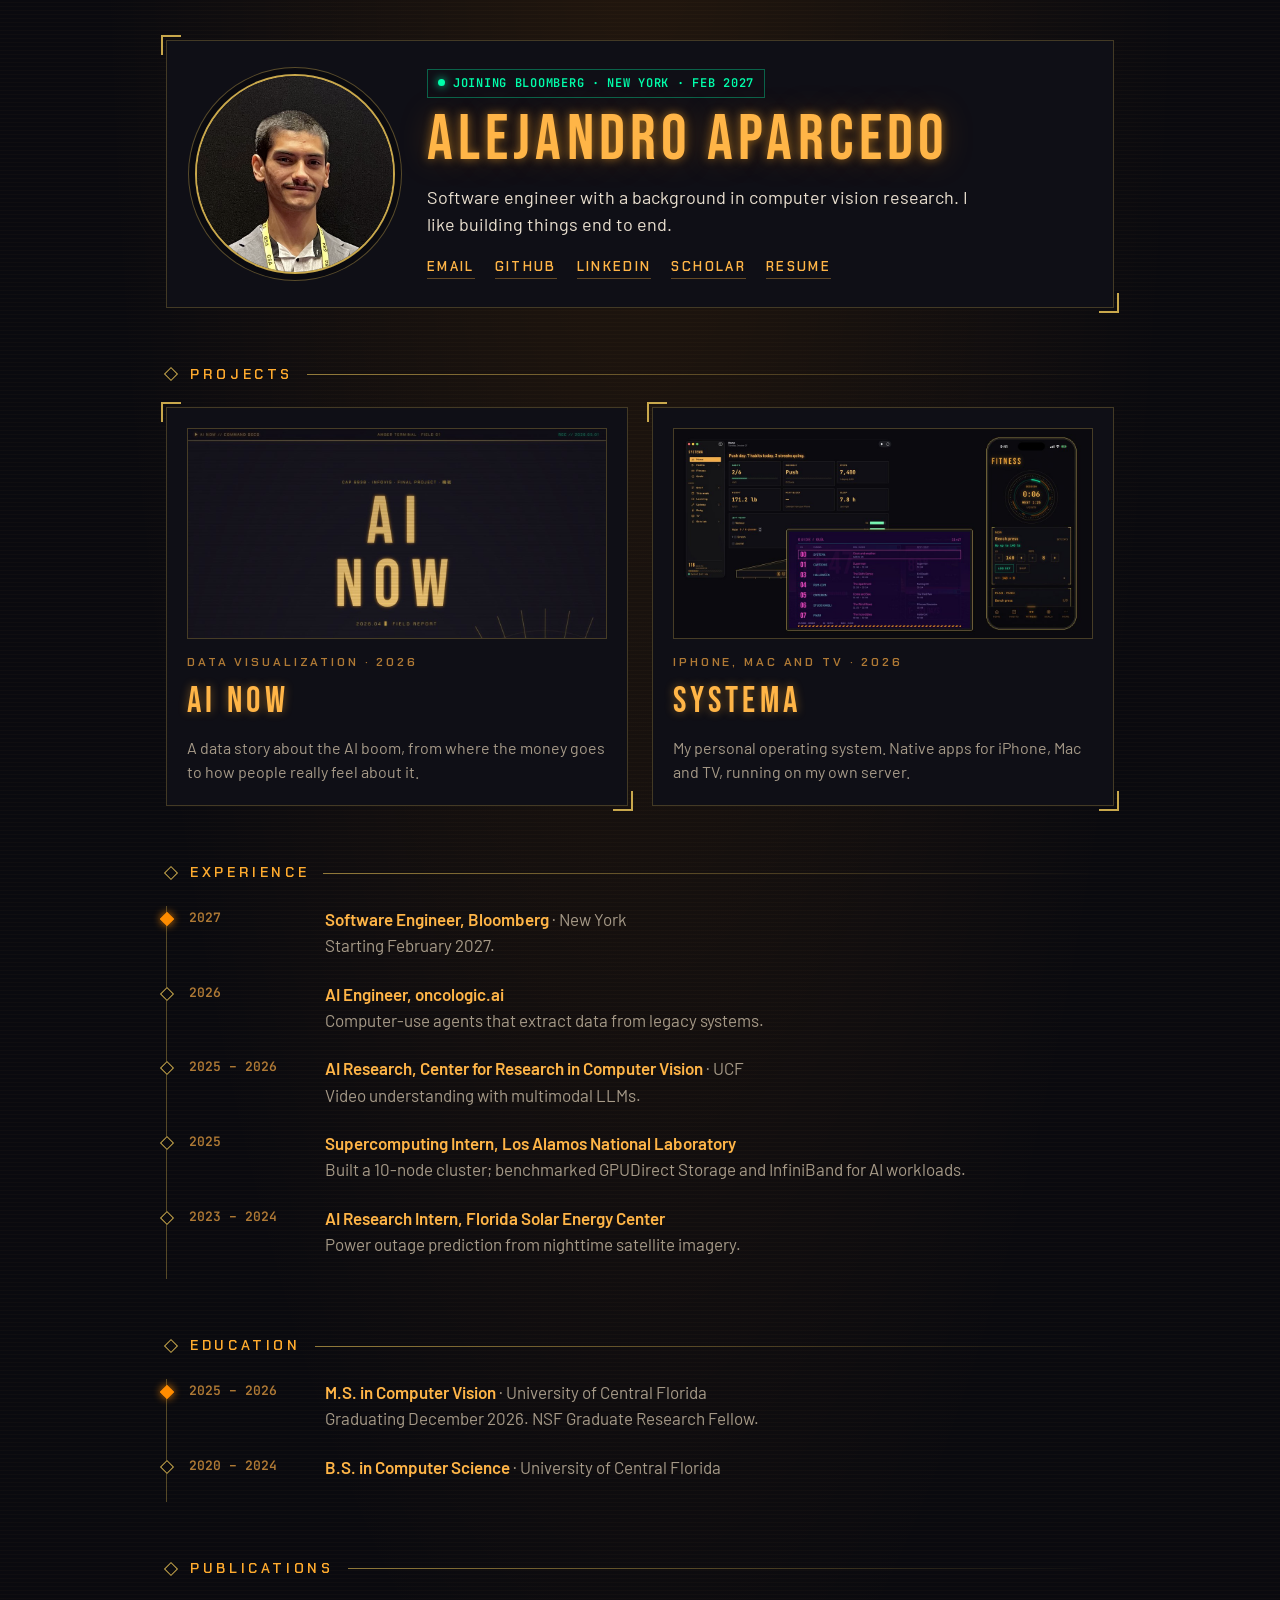
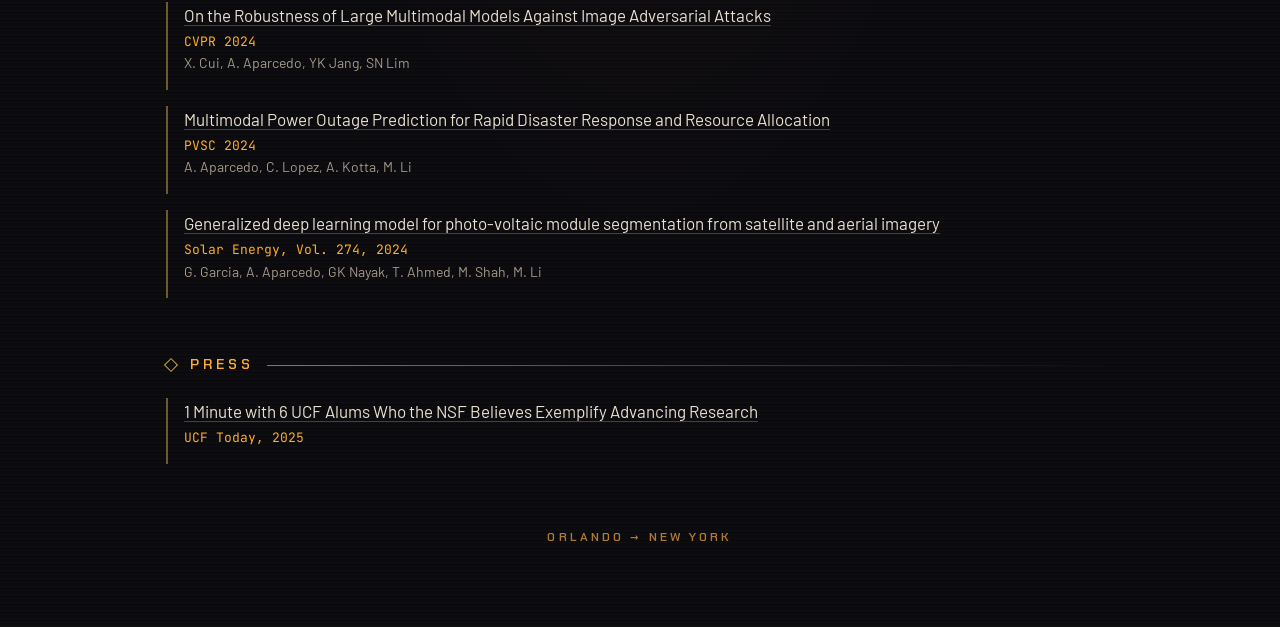
==== commit 004be3f2: "Shorten the project descriptions" ====
--- a/index.html
+++ b/index.html
@@ -38,14 +38,13 @@
             <img src="assets/ai-now.jpg" alt="AI Now title screen">
             <div class="label">Data visualization · 2026</div>
             <h3>AI Now</h3>
-            <p>A scrolling story about what the AI boom actually looks like: the money, the data centers, AI in hospitals, how people feel about it, and how teens use it. Five charts, built with D3 and Svelte.</p>
+            <p>A data story about the AI boom, from where the money goes to how people really feel about it.</p>
           </a>
           <div class="card panel">
-            <img src="assets/systema.jpg" alt="Systema on a Mac, a TV and an iPhone, showing made-up sample data">
+            <img src="assets/systema.jpg" alt="Systema on a Mac, a TV and an iPhone">
             <div class="label">iPhone, Mac and TV · 2026</div>
             <h3>Systema</h3>
-            <p>The app I run my life on. It keeps track of my habits, logs my workouts, and has a morning brief ready before I wake up. My favorite part: when I walk into the gym, my workout just shows up on my lock screen.</p>
-            <p>The code's private, and the screenshots use fake data.</p>
+            <p>My personal operating system. Native apps for iPhone, Mac and TV, running on my own server.</p>
           </div>
         </div>
       </section>
